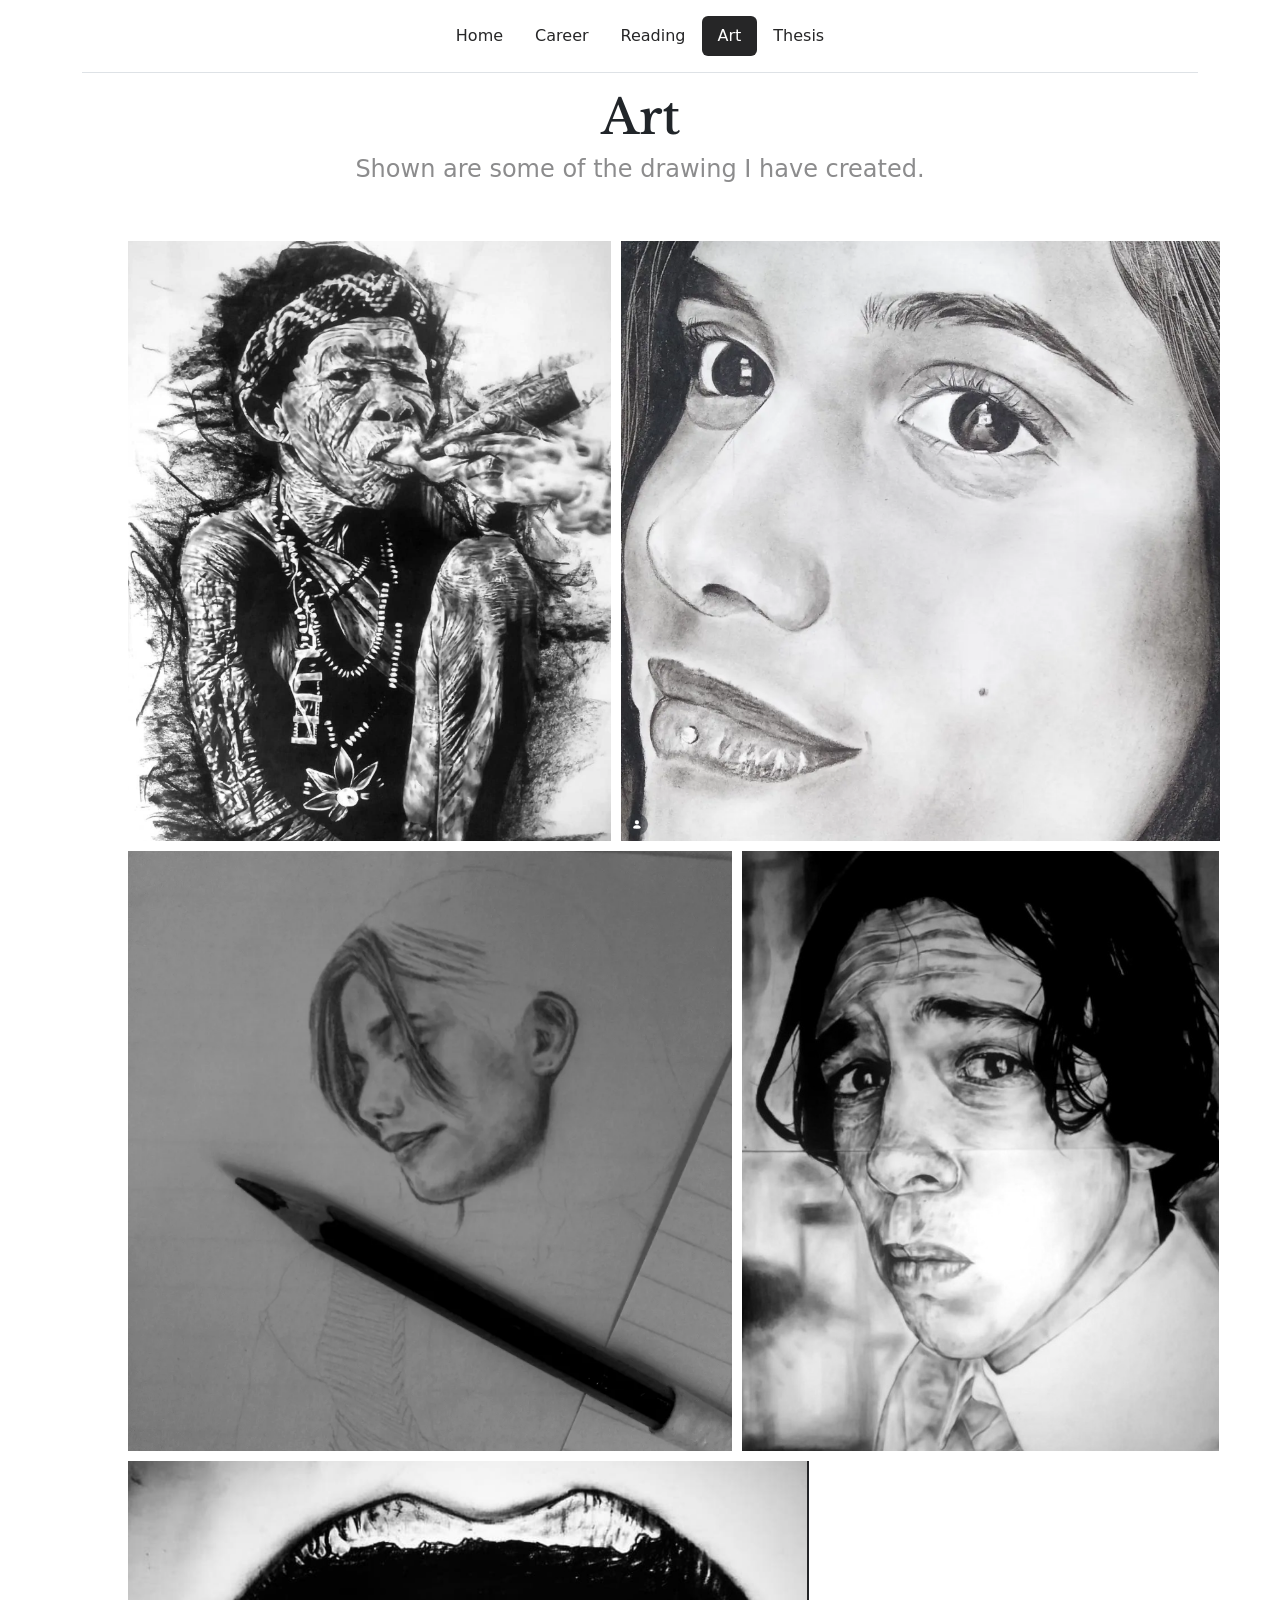
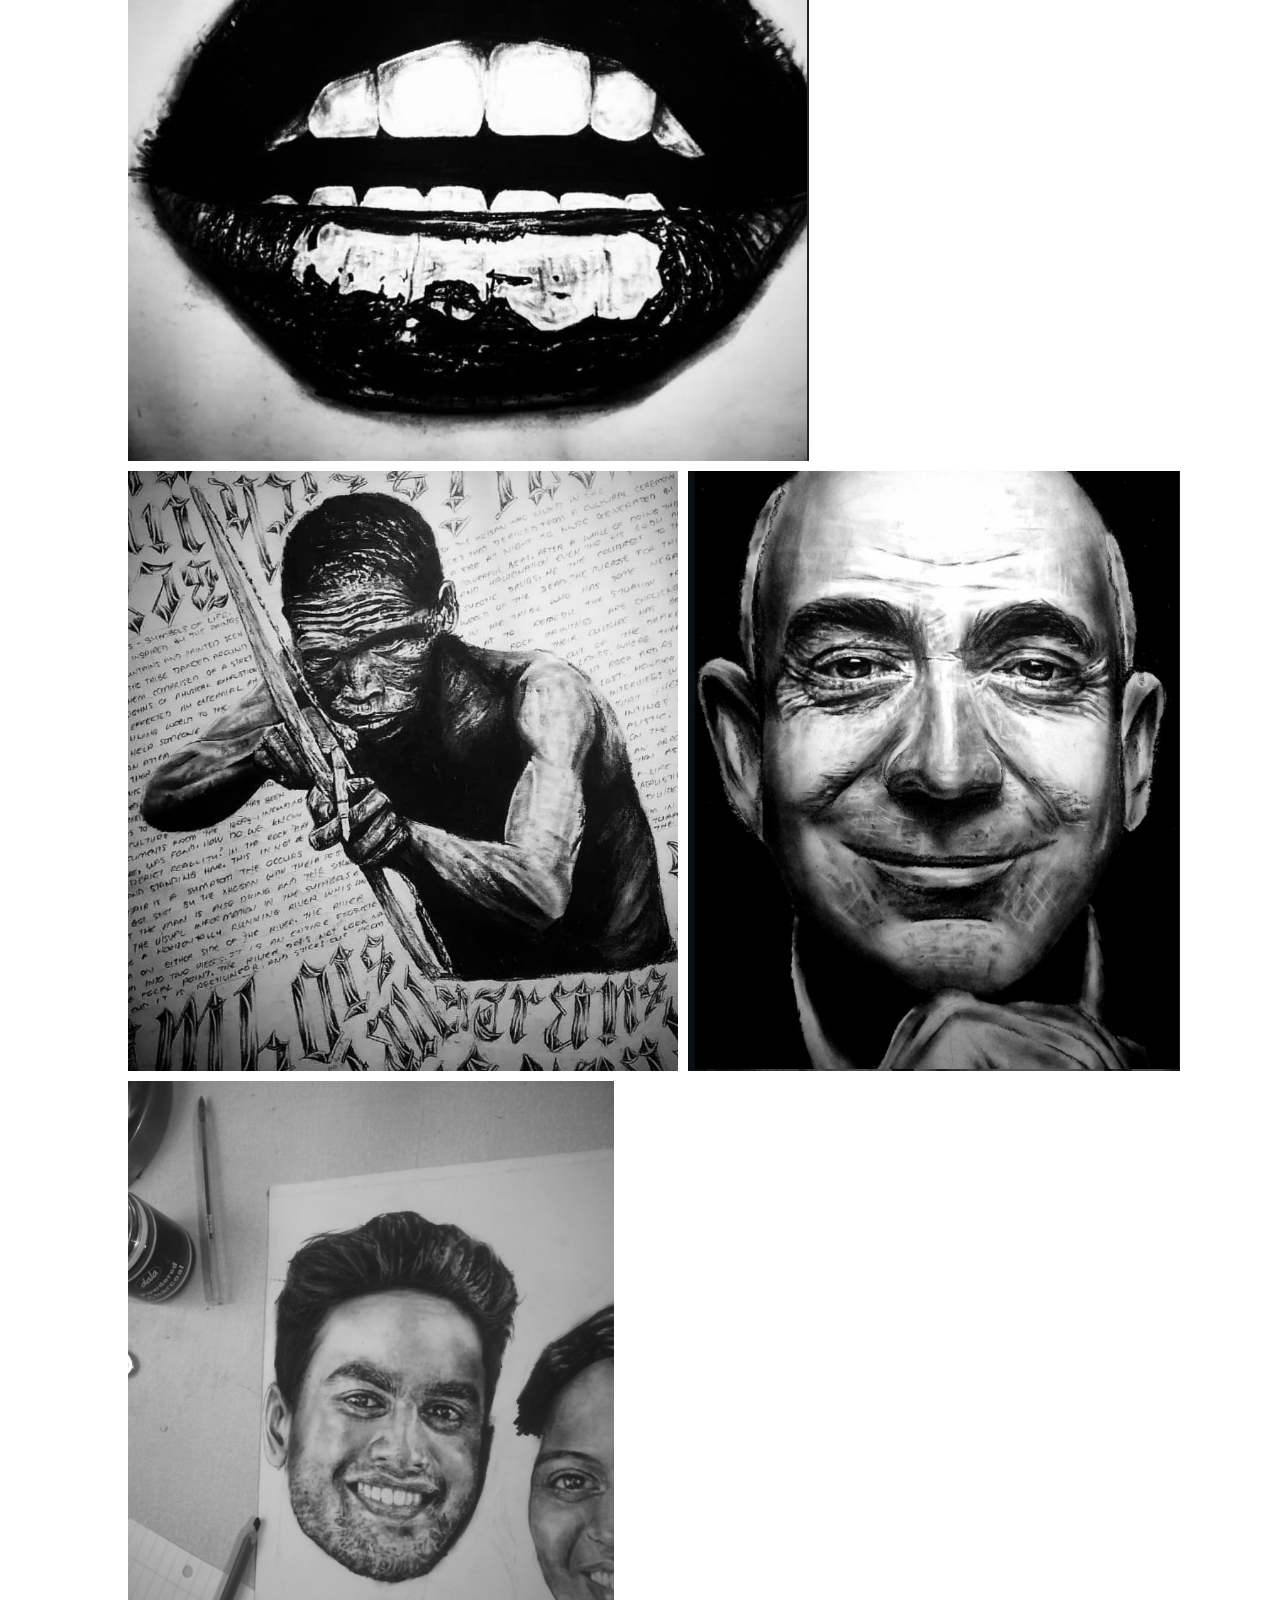
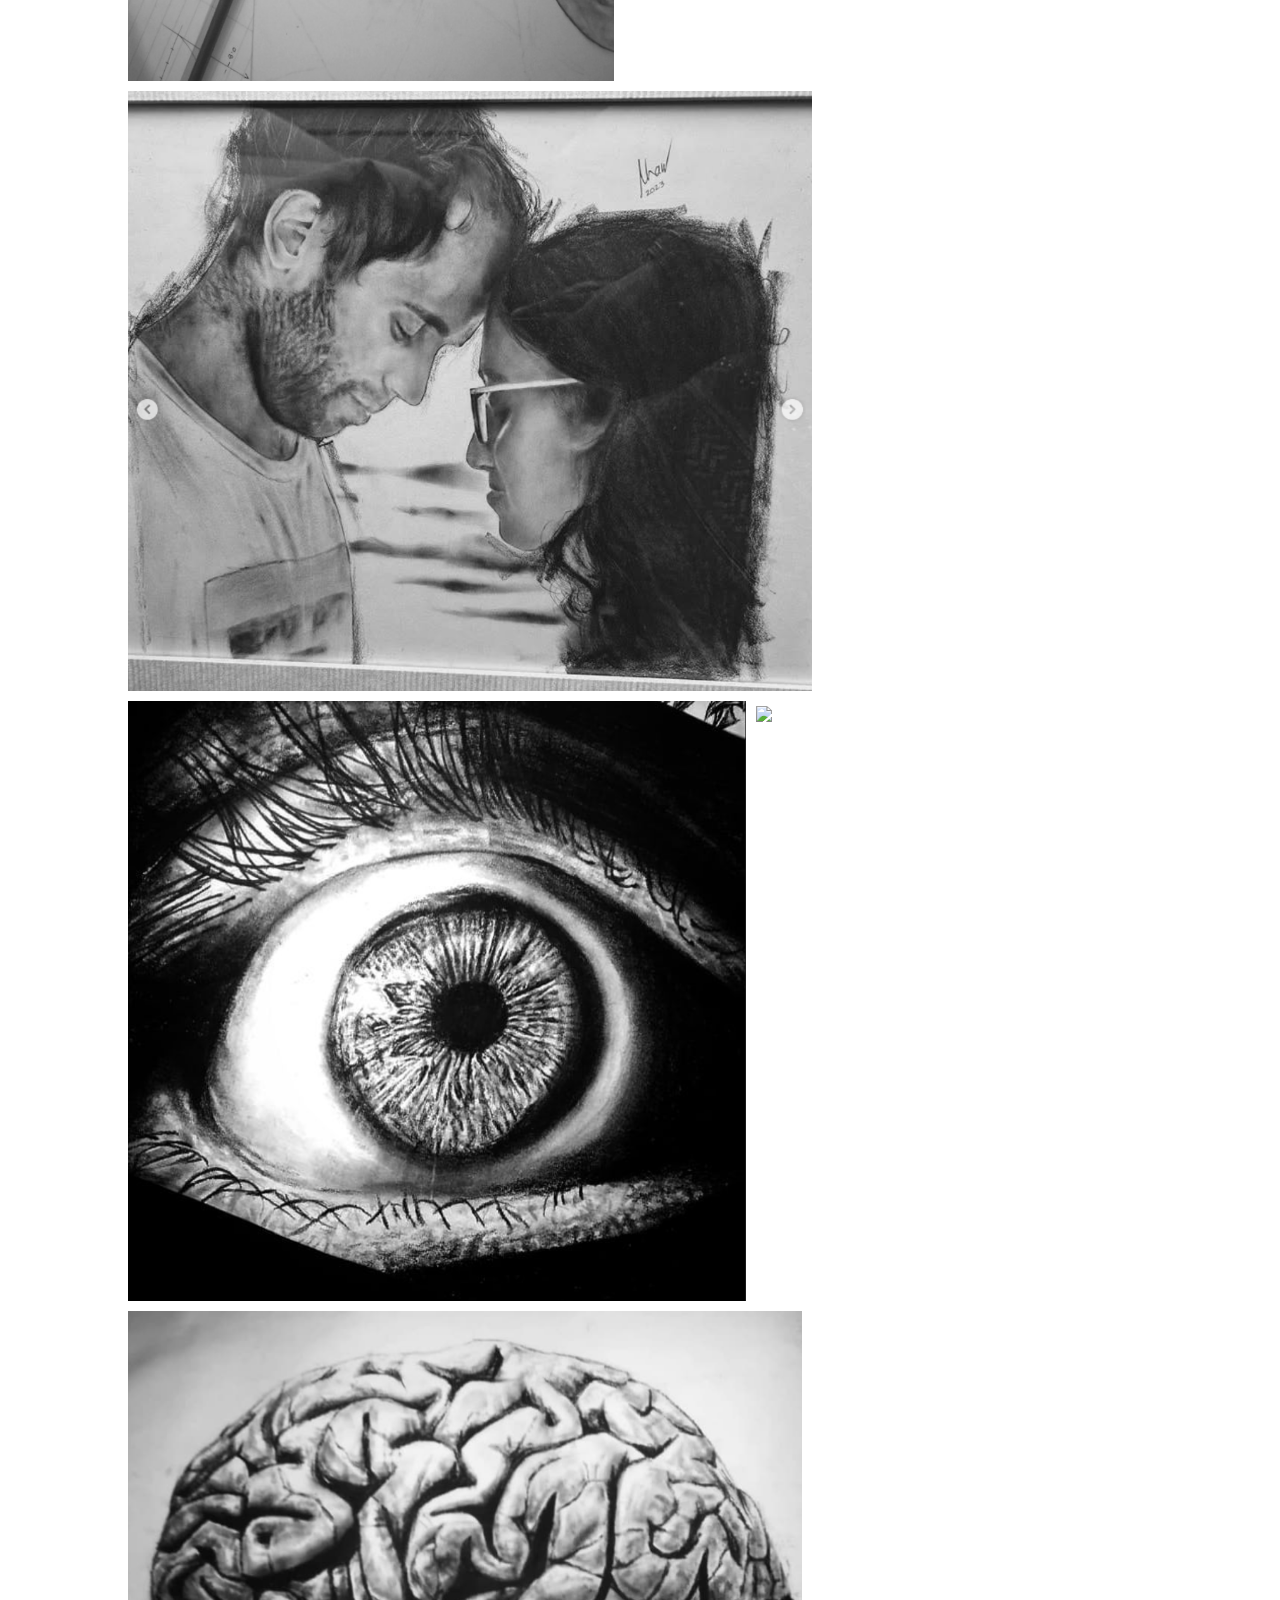
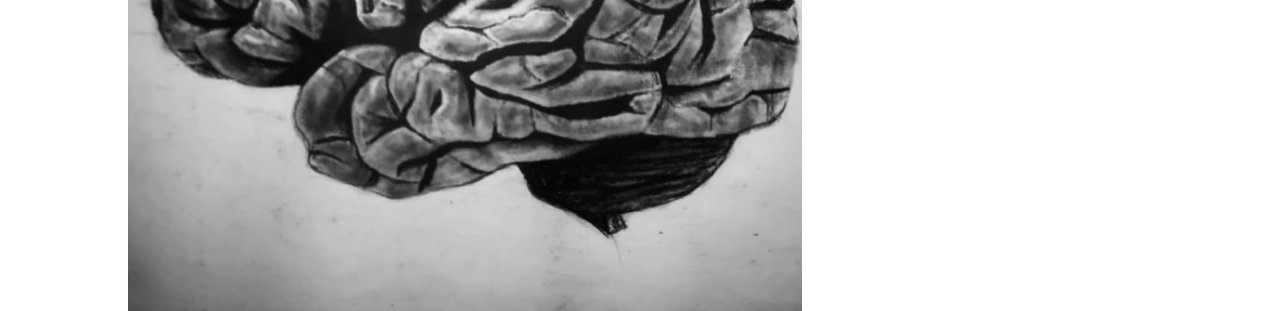
==== art.html @ 6033ab95 "Added thesis page" ====
<!doctype html>
<html lang="en">
  <head>
    <meta charset="UTF-8" />
    <title>Shaw Campbell</title>
    <link
      href="https://cdn.jsdelivr.net/npm/bootstrap@5.3.8/dist/css/bootstrap.min.css"
      rel="stylesheet"
      integrity="sha384-sRIl4kxILFvY47J16cr9ZwB07vP4J8+LH7qKQnuqkuIAvNWLzeN8tE5YBujZqJLB"
      crossorigin="anonymous"
    />
    <link rel="stylesheet" href="./CSS/styles.css" />
    <link rel="preconnect" href="https://fonts.googleapis.com" />
    <link rel="preconnect" href="https://fonts.gstatic.com" crossorigin />
    <link
      href="https://fonts.googleapis.com/css2?family=Libre+Baskerville:ital,wght@0,400..700;1,400..700&display=swap"
      rel="stylesheet"
    />
    <link rel="stylesheet" href="./CSS/art-style.css" />
  </head>

  <body>
    <!-- Header -->
    <section>
      <div class="container">
        <header class="d-flex justify-content-center py-3 border-bottom">
          <ul class="nav nav-pills">
            <li class="nav-item">
              <a href="./index.html" class="nav-link">Home</a>
            </li>
            <li class="nav-item">
              <a href="./career.html" class="nav-link">Career</a>
            </li>
            <li class="nav-item"><a href="./reading.html" class="nav-link">Reading</a></li>
            <li class="nav-item">
              <a
                href="./art.html"
                class="nav-link active"
                aria-current="page"
                >Art</a
              >
            </li>
            <li class="nav-item"><a href="./thesis.html" class="nav-link">Thesis</a></li>
          </ul>
        </header>
      </div>
    </section>

    <section>
      <h1 class="name">Art</h1>
      <h1 class="description">Shown are some of the drawing I have created.</h1>

      <div class="art-container">
        <div><img src="./assets/art-images/Xoisan.png"></div>
        <div><img src="./assets/art-images/Zaian.png"></div>
        <div><img src="./assets/art-images/SmallZaian.png"></div>
        <div><img src="./assets/art-images/Self.png"></div>
        <div><img src="./assets/art-images/mouth.png"></div>
        <div><img src="./assets/art-images/KhoisanMan.png"></div>
        <div><img src="./assets/art-images/Jeff.png"></div>
        <div><img src="./assets/art-images/Jasveer.png"></div>
        <div><img src="./assets/art-images/GettingMarried.png"></div>
        <div><img src="./assets/art-images/eye.png"></div>
        <div><img src="./assets/art-images/dog.png"></div>
        <div><img src="./assets/art-images/Brain.png"></div>
      </div>
                  

    </section>
  </body>
</html>
---- CSS/styles.css ----
/*** Header Styling ***/

.nav-pills .nav-link.active, .nav-pills .show>.nav-link {
    color: var(--bs-nav-pills-link-active-color);
    background-color: #262627;
}

.nav-link{
    color: #262627;
}

.container {
    border-bottom-color: #262627;
    border-bottom-width: 50px;
}

/* *** */

.image-of-me{
    width: 200px;
    height: 200px;
    object-fit: cover;
    border-radius: 50%;
    border: 1px solid rgb(0, 0, 0);
}

.name {
    font-family: "Libre Baskerville", serif;
    padding-top: 1rem;
    font-size: 3rem;
    text-align: center;
}

.description {
    text-align: center;
    font-size: 1.5rem;
    font-weight:350;
    color: #8c8c8d;
}

button {
    border-radius: 10px;
    background-color: white;
    color:#6e6e6e
}

button > * {
    margin-right: 5px;
}



.container-links {
    display:flex;
    justify-content: center;
    gap: 20px;
}

.container-home-art {
    display:flex;
    justify-content: center;
    gap: 20px;
    padding-bottom: 50px;
}

.home-img > *{
    width: 200px;
    height: auto;
    border-color: #262627;
    border-width: 20px;
}

@media (max-width: 1000px) {
    .nav-pills .nav-link.active, .nav-pills .show>.nav-link {
        color: var(--bs-nav-pills-link-active-color);
        background-color: #262627;
        font-size: 2.5rem;
    }

    .nav-link{
        color: #262627;
        font-size: 2.5rem;
    }

    .container {
        border-bottom-color: #262627;
        border-bottom-width: 50px;
    }

    .image-of-me{
    width: 300px;
    height: 300px;
    object-fit: cover;
    border-radius: 50%;
    border: 1px solid rgb(0, 0, 0);
        }

    .name {
        font-family: "Libre Baskerville", serif;
        padding-top: 1rem;
        font-size: 5rem;
        text-align: center;
    }

    .description {
        text-align: center;
        font-size: 4rem;
        font-weight: 190;
        color: #6c6c6c;
    }

    button {
        background-color: white;
        color:#6e6e6e;
        font-size: 50px;
    }

    button > * {
        margin-right: 5px;
        height: 50px;
    }

    .container-links {
        display:flex;
        justify-content: center;
        gap: 20px;
    }

    .container-home-art {
        display:flex;
        justify-content: center;
        gap: 20px;
        padding-bottom: 50px;
    }

    .home-img > *{
        width: 400px;
        height: auto;
        border-color: #262627;
        border-width: 20px;
        border-radius: 50px !important;
    }
}
---- CSS/art-style.css ----
/*** Header Styling ***/

.nav-pills .nav-link.active, .nav-pills .show>.nav-link {
    color: var(--bs-nav-pills-link-active-color);
    background-color: #262627;
}

.nav-link{
    color: #262627;
}

.container {
    border-bottom-color: #262627;
    border-bottom-width: 50px;
}

/* *** */

img {
    height: 600px;
}

.art-container {
    width: 90%;
    padding-top: 50px;
    margin-left: 10%;
    display: flex;
    flex-wrap: wrap;
    justify-content: left;
    gap: 10px;
}

.description {
    text-align: center;
    font-size: 1.5rem;
    font-weight:350;
    color: #8c8c8d;
}
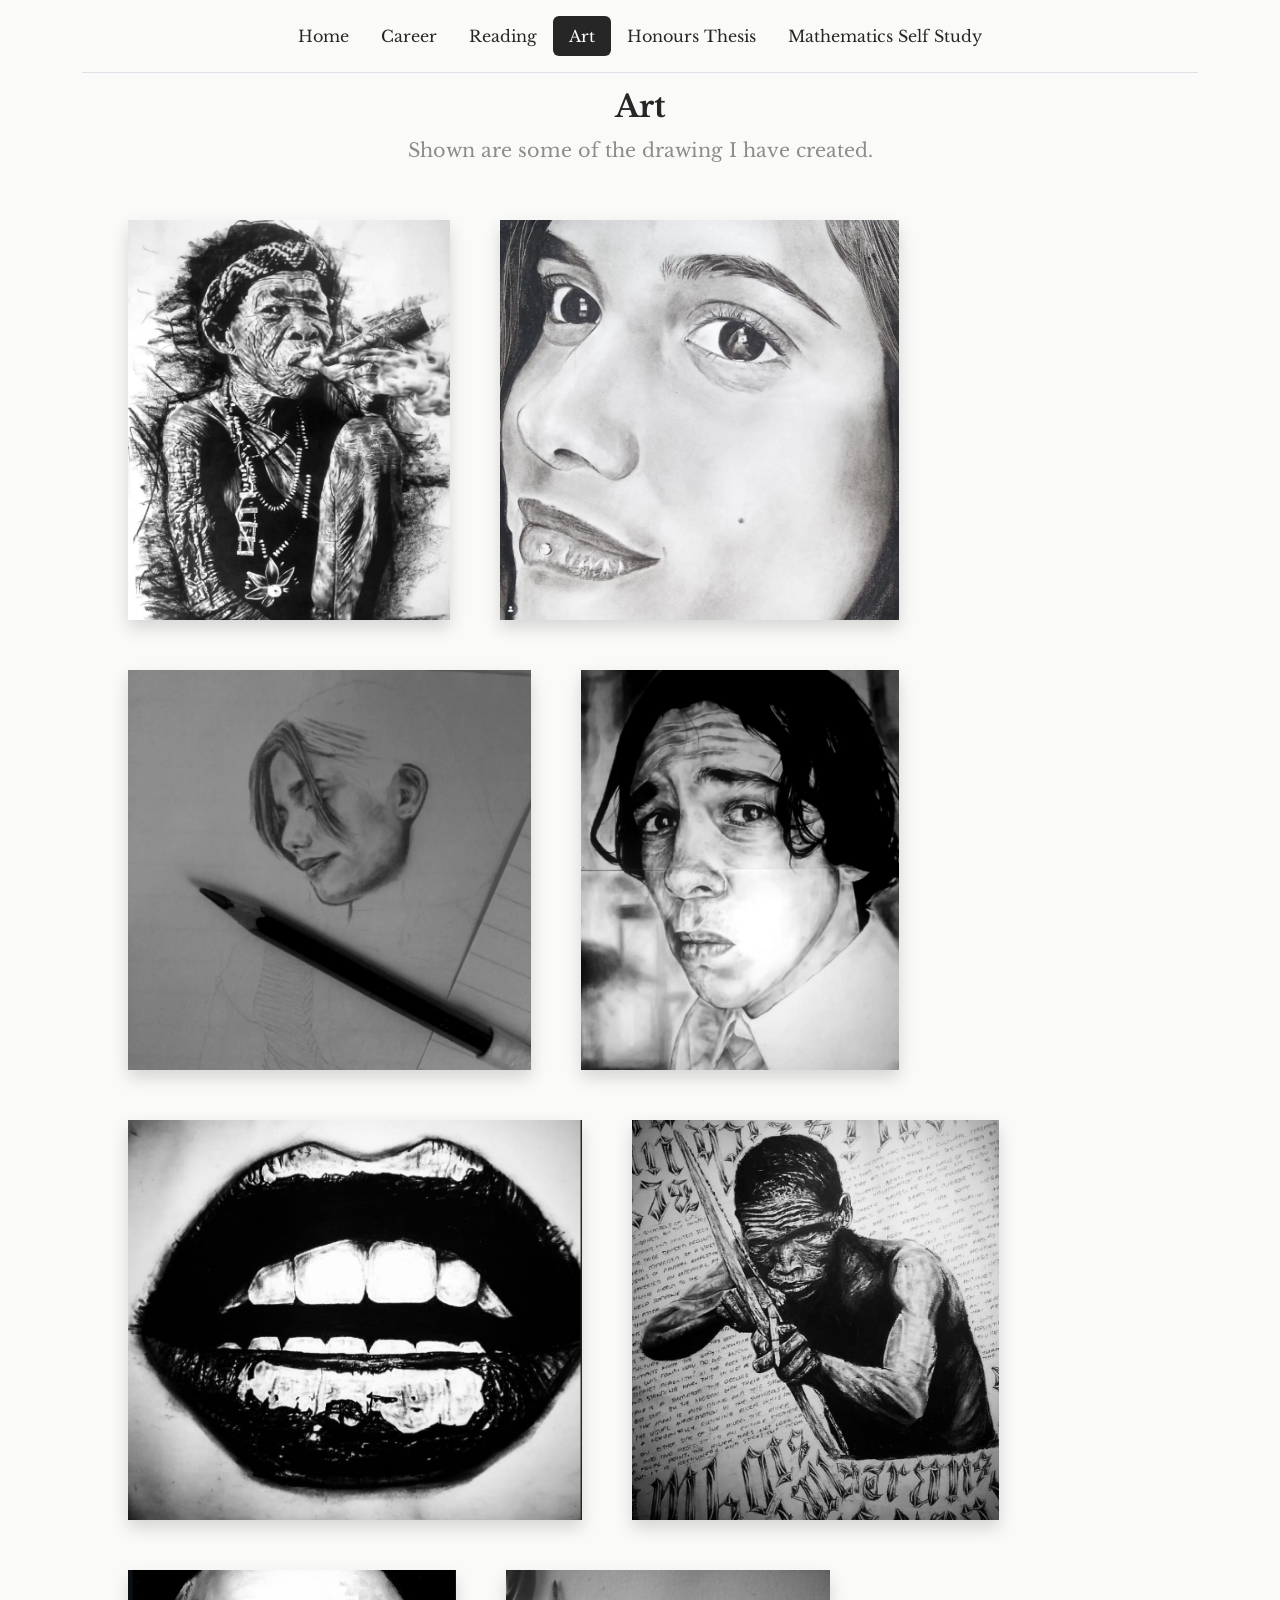
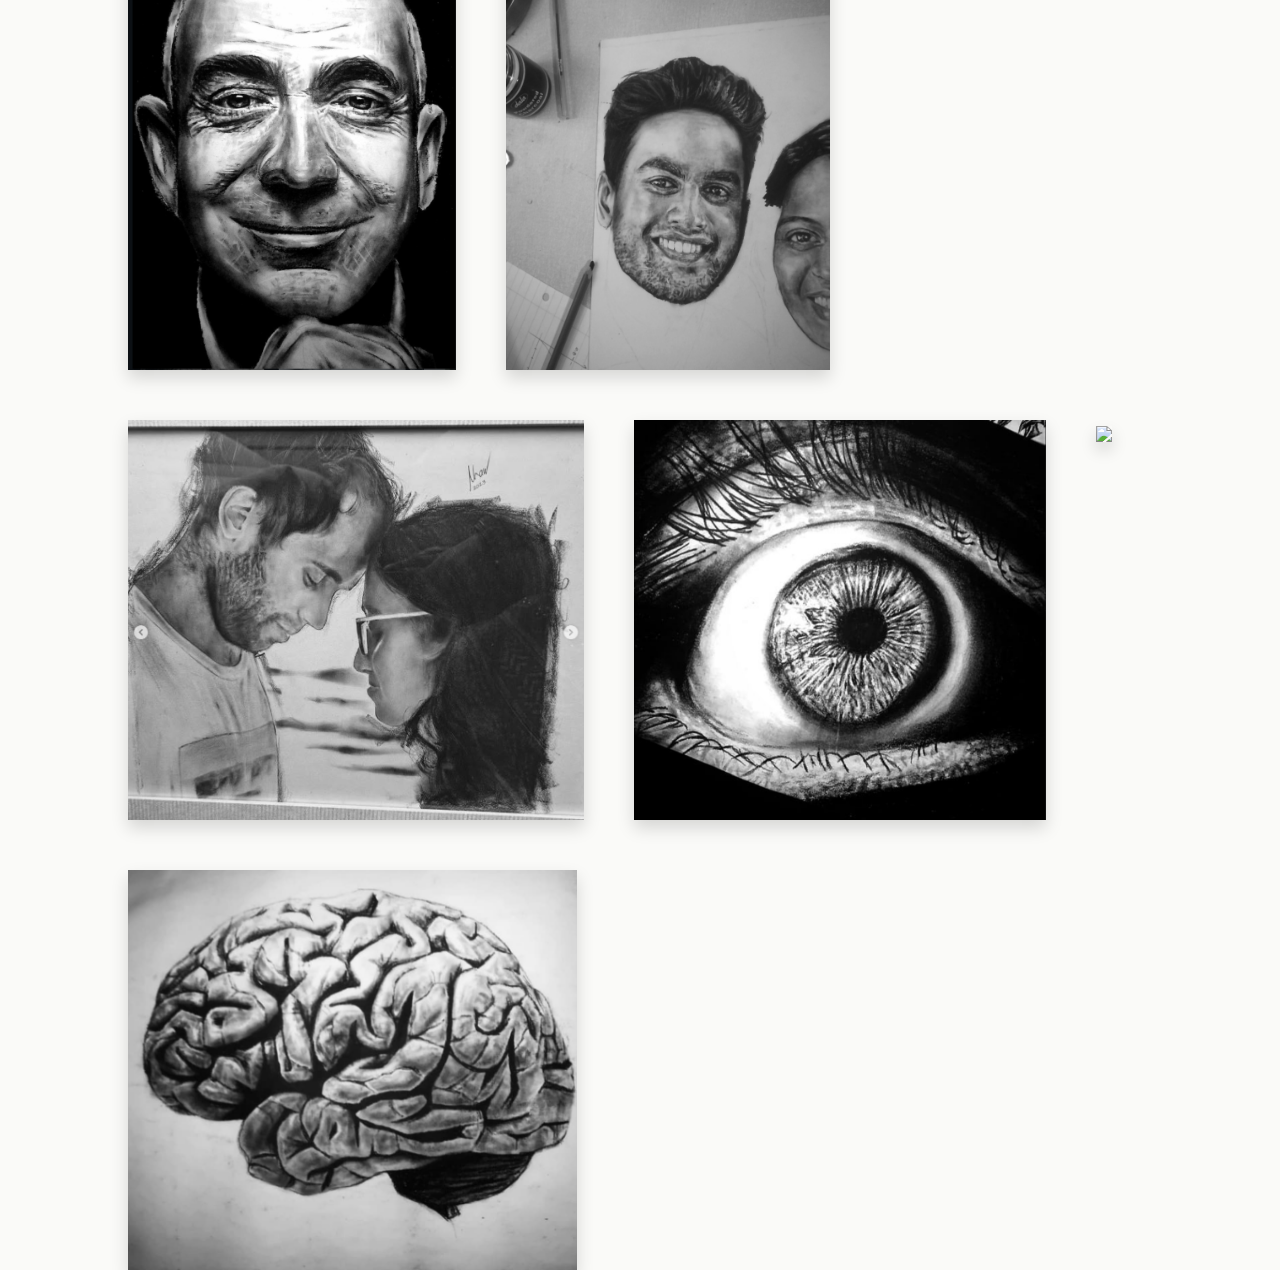
==== commit 1b58f45e: "added self study section" ====
--- a/art.html
+++ b/art.html
@@ -31,16 +31,22 @@
             <li class="nav-item">
               <a href="./career.html" class="nav-link">Career</a>
             </li>
-            <li class="nav-item"><a href="./reading.html" class="nav-link">Reading</a></li>
             <li class="nav-item">
-              <a
-                href="./art.html"
-                class="nav-link active"
-                aria-current="page"
+              <a href="./reading.html" class="nav-link">Reading</a>
+            </li>
+            <li class="nav-item">
+              <a href="./art.html" class="nav-link active" aria-current="page"
                 >Art</a
               >
             </li>
-            <li class="nav-item"><a href="./thesis.html" class="nav-link">Thesis</a></li>
+            <li class="nav-item">
+              <a href="./thesis.html" class="nav-link">Honours Thesis</a>
+            </li>
+            <li class="nav-item">
+              <a href="./mathematics.html" class="nav-link"
+                >Mathematics Self Study</a
+              >
+            </li>
           </ul>
         </header>
       </div>
@@ -50,22 +56,20 @@
       <h1 class="name">Art</h1>
       <h1 class="description">Shown are some of the drawing I have created.</h1>
 
-      <div class="art-container">
-        <div><img src="./assets/art-images/Xoisan.png"></div>
-        <div><img src="./assets/art-images/Zaian.png"></div>
-        <div><img src="./assets/art-images/SmallZaian.png"></div>
-        <div><img src="./assets/art-images/Self.png"></div>
-        <div><img src="./assets/art-images/mouth.png"></div>
-        <div><img src="./assets/art-images/KhoisanMan.png"></div>
-        <div><img src="./assets/art-images/Jeff.png"></div>
-        <div><img src="./assets/art-images/Jasveer.png"></div>
-        <div><img src="./assets/art-images/GettingMarried.png"></div>
-        <div><img src="./assets/art-images/eye.png"></div>
-        <div><img src="./assets/art-images/dog.png"></div>
-        <div><img src="./assets/art-images/Brain.png"></div>
+      <div class="art-container ">
+        <div><img class = "shadow" src="./assets/art-images/Xoisan.png" /></div>
+        <div><img class = "shadow" src="./assets/art-images/Zaian.png" /></div>
+        <div><img class = "shadow" src="./assets/art-images/SmallZaian.png" /></div>
+        <div><img class = "shadow" src="./assets/art-images/Self.png" /></div>
+        <div><img class = "shadow" src="./assets/art-images/mouth.png" /></div>
+        <div><img class = "shadow" src="./assets/art-images/KhoisanMan.png" /></div>
+        <div><img class = "shadow" src="./assets/art-images/Jeff.png" /></div>
+        <div><img class = "shadow" src="./assets/art-images/Jasveer.png" /></div>
+        <div><img class = "shadow" src="./assets/art-images/GettingMarried.png" /></div>
+        <div><img class = "shadow" src="./assets/art-images/eye.png" /></div>
+        <div><img class = "shadow" src="./assets/art-images/dog.png" /></div>
+        <div><img class = "shadow" src="./assets/art-images/Brain.png" /></div>
       </div>
-                  
-
     </section>
   </body>
 </html>
--- a/CSS/styles.css
+++ b/CSS/styles.css
@@ -3,6 +3,10 @@
 .nav-pills .nav-link.active, .nav-pills .show>.nav-link {
     color: var(--bs-nav-pills-link-active-color);
     background-color: #262627;
+}
+
+body {
+    background-color: #fafaf8;
 }
 
 .nav-link{
@@ -33,7 +37,7 @@
 
 .description {
     text-align: center;
-    font-size: 1.5rem;
+    font-size: 1.2rem;
     font-weight:350;
     color: #8c8c8d;
 }
@@ -68,6 +72,27 @@
     height: auto;
     border-color: #262627;
     border-width: 20px;
+}
+
+p {
+font-size: 1.02rem;
+color: #555;
+line-height: 1.8;
+font-style: italic;
+}
+
+.name {
+        font-size: 1.9rem;
+        font-weight: 700;
+        letter-spacing: -0.02em;
+        margin-bottom: 0.85rem;
+        text-align: center;
+}
+
+body {
+font-family: "Libre Baskerville", serif;
+background-color: #fafaf8;
+color: #262627;
 }
 
 @media (max-width: 1000px) {
@@ -140,4 +165,5 @@
         border-width: 20px;
         border-radius: 50px !important;
     }
-}+}
+
--- a/CSS/art-style.css
+++ b/CSS/art-style.css
@@ -17,8 +17,13 @@
 /* *** */
 
 img {
-    height: 600px;
+    height: 400px;
 }
+
+body {
+    background-color: #fafaf8;
+}
+
 
 .art-container {
     width: 90%;
@@ -27,12 +32,6 @@
     display: flex;
     flex-wrap: wrap;
     justify-content: left;
-    gap: 10px;
+    gap: 50px;
 }
 
-.description {
-    text-align: center;
-    font-size: 1.5rem;
-    font-weight:350;
-    color: #8c8c8d;
-}
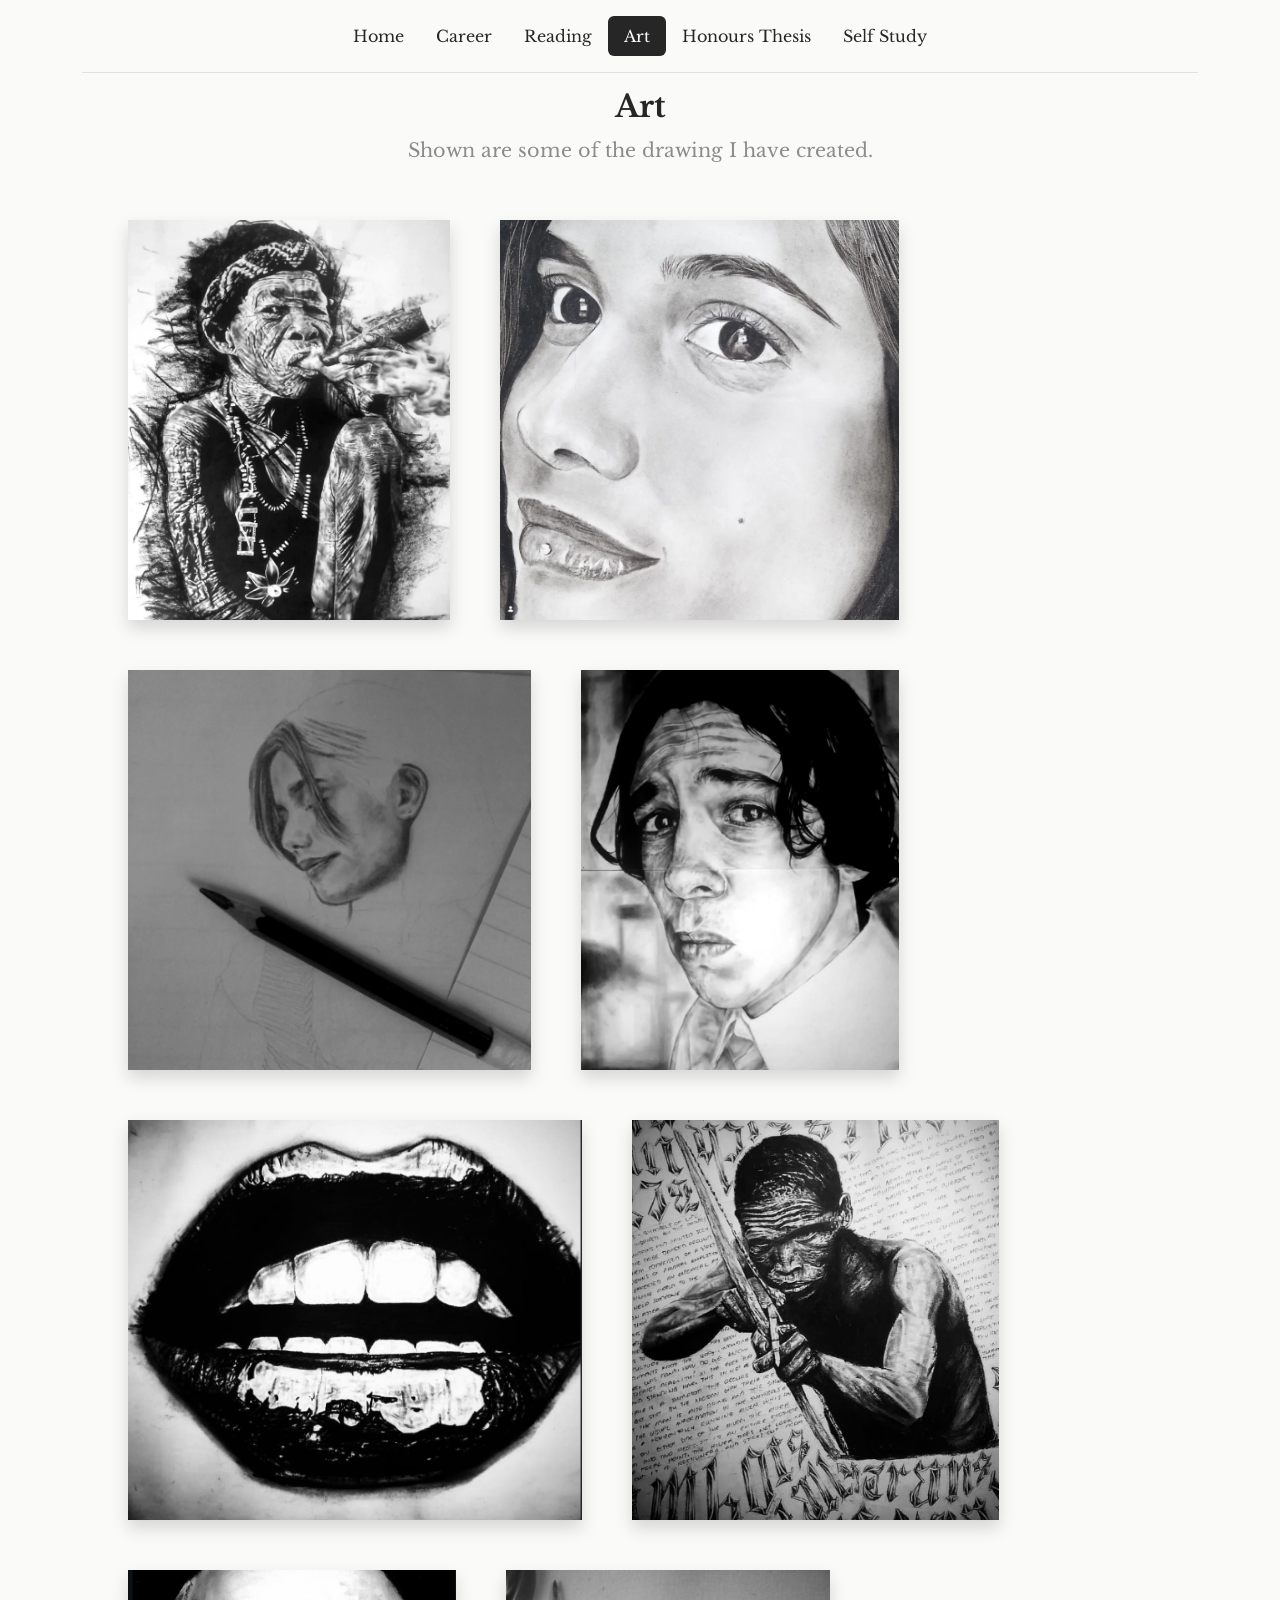
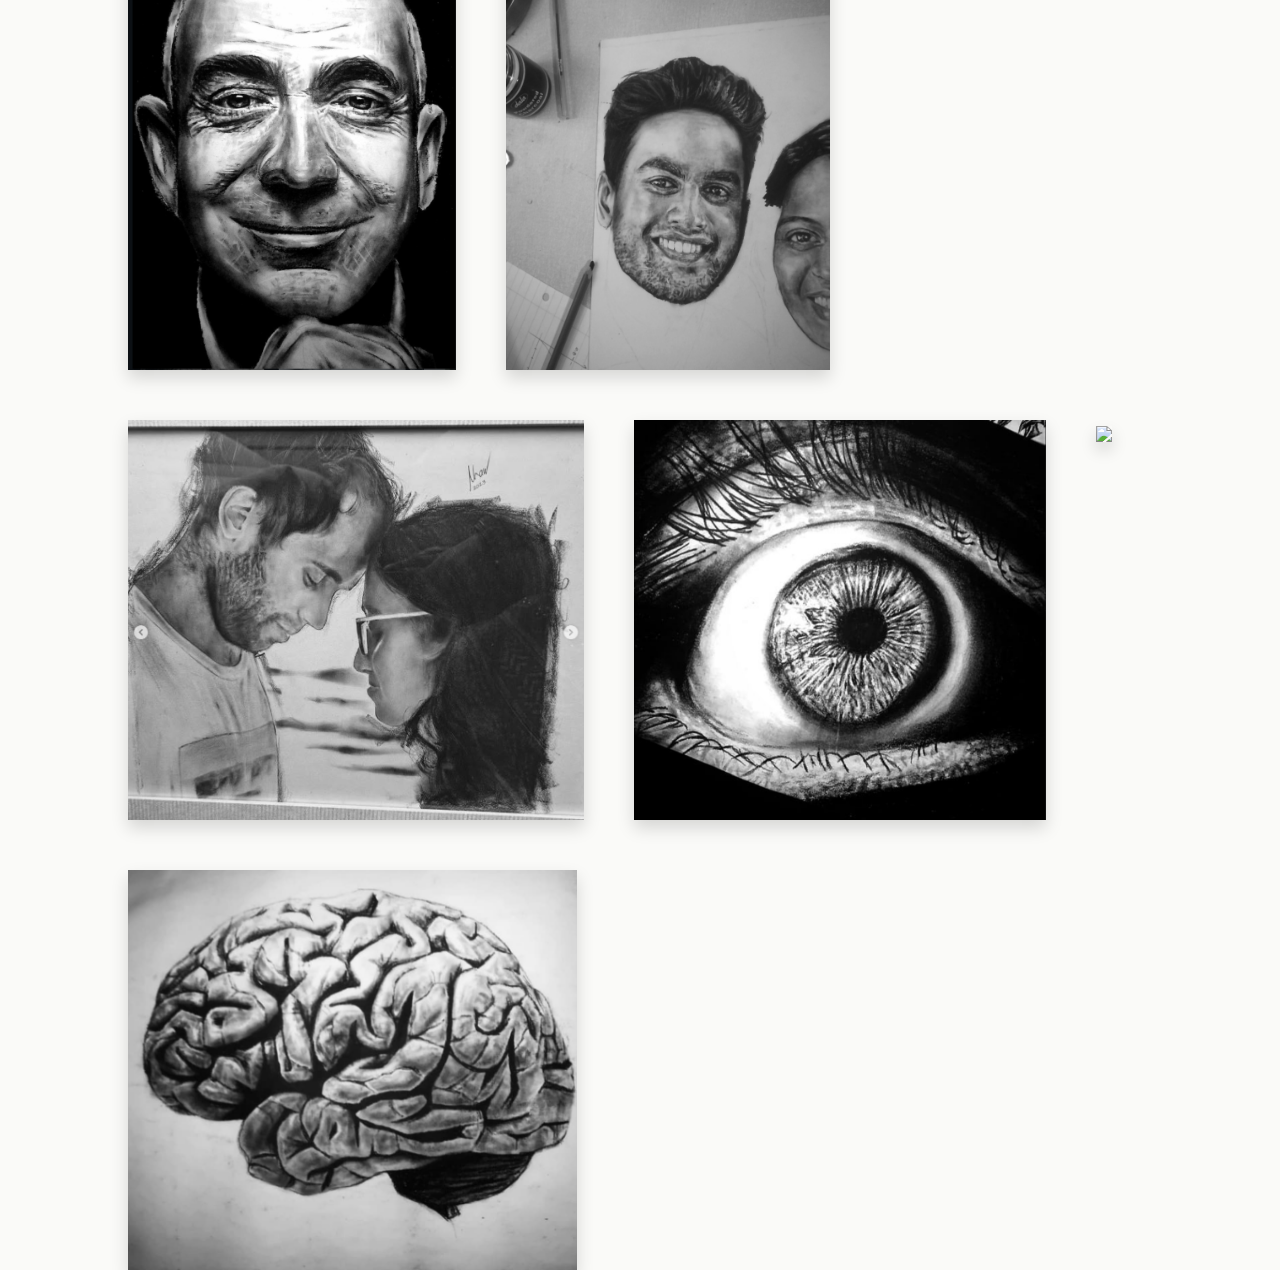
==== commit 35da91fe: "updated nav bar" ====
--- a/art.html
+++ b/art.html
@@ -44,7 +44,7 @@
             </li>
             <li class="nav-item">
               <a href="./mathematics.html" class="nav-link"
-                >Mathematics Self Study</a
+                >Self Study</a
               >
             </li>
           </ul>
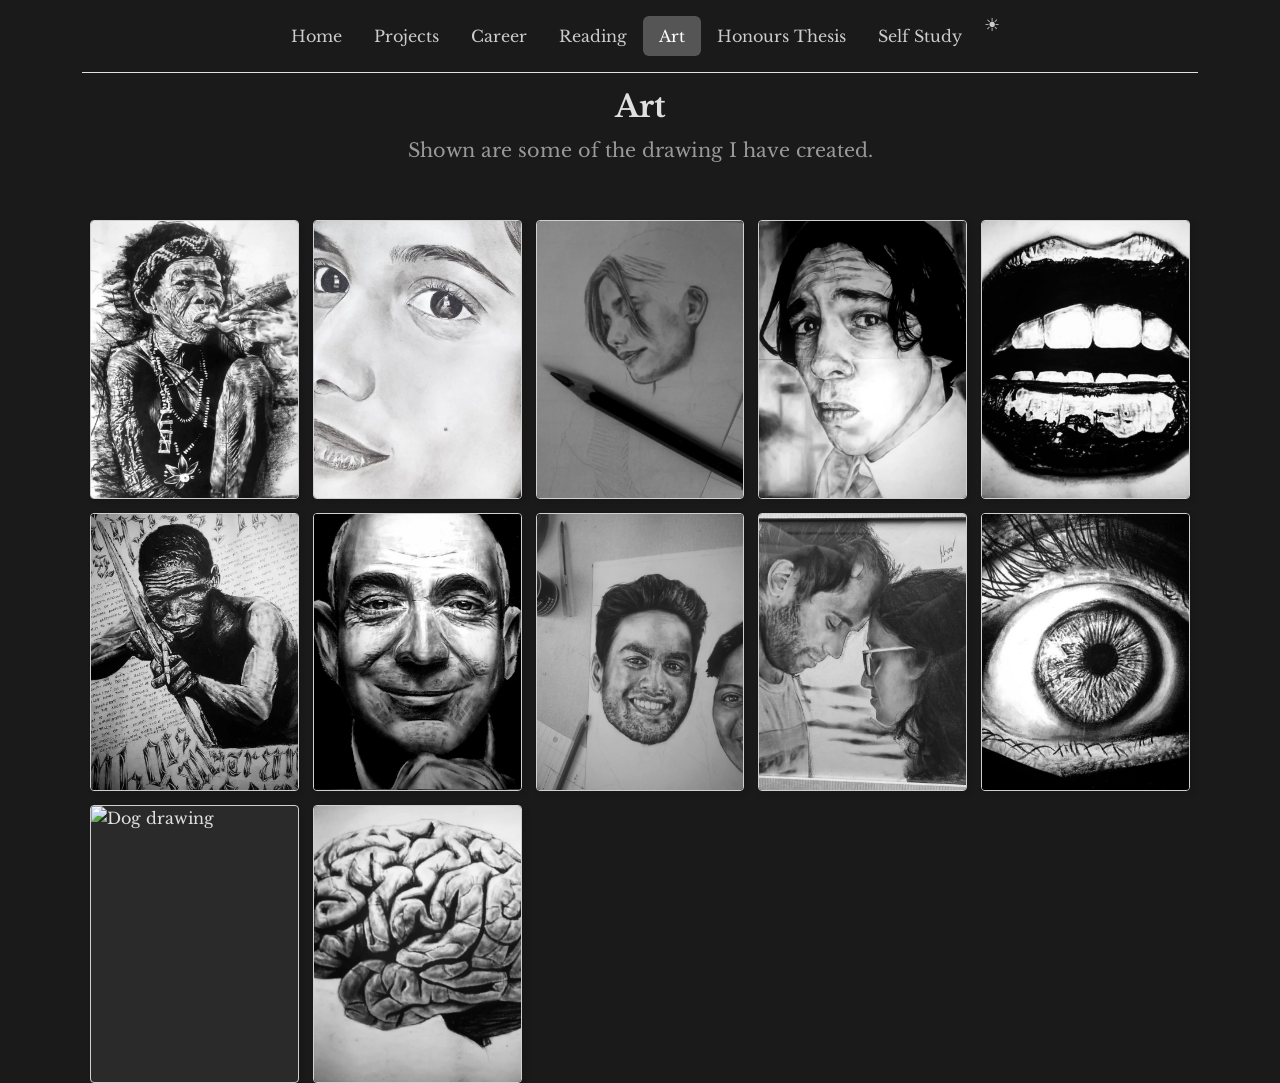
==== commit f4a206ff: "wip" ====
--- a/art.html
+++ b/art.html
@@ -29,23 +29,25 @@
               <a href="./index.html" class="nav-link">Home</a>
             </li>
             <li class="nav-item">
+              <a href="./projects.html" class="nav-link">Projects</a>
+            </li>
+            <li class="nav-item">
               <a href="./career.html" class="nav-link">Career</a>
             </li>
             <li class="nav-item">
               <a href="./reading.html" class="nav-link">Reading</a>
             </li>
             <li class="nav-item">
-              <a href="./art.html" class="nav-link active" aria-current="page"
-                >Art</a
-              >
+              <a href="./art.html" class="nav-link active" aria-current="page">Art</a>
             </li>
             <li class="nav-item">
               <a href="./thesis.html" class="nav-link">Honours Thesis</a>
             </li>
             <li class="nav-item">
-              <a href="./mathematics.html" class="nav-link"
-                >Self Study</a
-              >
+              <a href="./mathematics.html" class="nav-link">Self Study</a>
+            </li>
+            <li class="nav-item">
+              <button class="theme-toggle-nav" onclick="toggleTheme()" aria-label="Toggle dark mode"></button>
             </li>
           </ul>
         </header>
@@ -56,20 +58,41 @@
       <h1 class="name">Art</h1>
       <h1 class="description">Shown are some of the drawing I have created.</h1>
 
-      <div class="art-container ">
-        <div><img class = "shadow" src="./assets/art-images/Xoisan.png" /></div>
-        <div><img class = "shadow" src="./assets/art-images/Zaian.png" /></div>
-        <div><img class = "shadow" src="./assets/art-images/SmallZaian.png" /></div>
-        <div><img class = "shadow" src="./assets/art-images/Self.png" /></div>
-        <div><img class = "shadow" src="./assets/art-images/mouth.png" /></div>
-        <div><img class = "shadow" src="./assets/art-images/KhoisanMan.png" /></div>
-        <div><img class = "shadow" src="./assets/art-images/Jeff.png" /></div>
-        <div><img class = "shadow" src="./assets/art-images/Jasveer.png" /></div>
-        <div><img class = "shadow" src="./assets/art-images/GettingMarried.png" /></div>
-        <div><img class = "shadow" src="./assets/art-images/eye.png" /></div>
-        <div><img class = "shadow" src="./assets/art-images/dog.png" /></div>
-        <div><img class = "shadow" src="./assets/art-images/Brain.png" /></div>
+      <div class="art-container">
+        <div><img class="shadow" src="./assets/art-images/Xoisan.png" alt="Xoisan drawing" /></div>
+        <div><img class="shadow" src="./assets/art-images/Zaian.png" alt="Zaian drawing" /></div>
+        <div><img class="shadow" src="./assets/art-images/SmallZaian.png" alt="Small Zaian drawing" /></div>
+        <div><img class="shadow" src="./assets/art-images/Self.png" alt="Self portrait drawing" /></div>
+        <div><img class="shadow" src="./assets/art-images/mouth.png" alt="Mouth drawing" /></div>
+        <div><img class="shadow" src="./assets/art-images/KhoisanMan.png" alt="Khoisan man drawing" /></div>
+        <div><img class="shadow" src="./assets/art-images/Jeff.png" alt="Jeff drawing" /></div>
+        <div><img class="shadow" src="./assets/art-images/Jasveer.png" alt="Jasveer drawing" /></div>
+        <div><img class="shadow" src="./assets/art-images/GettingMarried.png" alt="Getting married drawing" /></div>
+        <div><img class="shadow" src="./assets/art-images/eye.png" alt="Eye drawing" /></div>
+        <div><img class="shadow" src="./assets/art-images/dog.png" alt="Dog drawing" /></div>
+        <div><img class="shadow" src="./assets/art-images/Brain.png" alt="Brain drawing" /></div>
       </div>
     </section>
+
+    <script>
+      (function() {
+        const stored = localStorage.getItem("theme");
+        if (stored !== "light") {
+          document.documentElement.setAttribute("data-theme", "dark");
+          if (!stored) localStorage.setItem("theme", "dark");
+        }
+      })();
+
+      function toggleTheme() {
+        const html = document.documentElement;
+        if (html.getAttribute("data-theme") === "dark") {
+          html.removeAttribute("data-theme");
+          localStorage.setItem("theme", "light");
+        } else {
+          html.setAttribute("data-theme", "dark");
+          localStorage.setItem("theme", "dark");
+        }
+      }
+    </script>
   </body>
 </html>
--- a/CSS/styles.css
+++ b/CSS/styles.css
@@ -1,67 +1,204 @@
-/*** Header Styling ***/
+:root {
+    --bg: #fafaf8;
+    --text: #262627;
+    --text-muted: #8c8c8d;
+    --text-light: #555;
+    --border: #d8d8d3;
+    --border-light: #e4e4e0;
+    --card-bg: #ffffff;
+    --nav-active-bg: #262627;
+    --nav-link: #262627;
+    --btn-bg: #ffffff;
+    --btn-text: #6e6e6e;
+    --btn-border: #d8d8d3;
+    --btn-hover-bg: #262627;
+    --btn-hover-text: #ffffff;
+    --overlay: rgba(0, 0, 0, 0.35);
+    --toggle-color: #262627;
+}
+
+[data-theme="dark"] {
+    --bg: #1a1a1a;
+    --text: #e0e0e0;
+    --text-muted: #999;
+    --text-light: #bbb;
+    --border: #444;
+    --border-light: #333;
+    --card-bg: #2a2a2a;
+    --nav-active-bg: #555;
+    --nav-link: #ccc;
+    --btn-bg: #333;
+    --btn-text: #ccc;
+    --btn-border: #555;
+    --btn-hover-bg: #555;
+    --btn-hover-text: #ffffff;
+    --overlay: rgba(0, 0, 0, 0.5);
+    --toggle-color: #e0e0e0;
+}
 
 .nav-pills .nav-link.active, .nav-pills .show>.nav-link {
     color: var(--bs-nav-pills-link-active-color);
-    background-color: #262627;
+    background-color: var(--nav-active-bg);
 }
 
 body {
-    background-color: #fafaf8;
+    background-color: var(--bg);
+    color: var(--text);
+    font-family: "Libre Baskerville", serif;
 }
 
 .nav-link{
-    color: #262627;
+    color: var(--nav-link);
 }
 
 .container {
-    border-bottom-color: #262627;
+    border-bottom-color: var(--text);
     border-bottom-width: 50px;
 }
 
-/* *** */
+.theme-toggle {
+    background: none;
+    border: none;
+    cursor: pointer;
+    font-size: 1.2rem;
+    padding: 0 4px;
+    color: var(--toggle-color);
+    line-height: 1;
+    display: flex;
+    align-items: center;
+}
+
+.theme-toggle:hover {
+    background: none;
+    color: var(--toggle-color);
+    transform: none;
+    box-shadow: none;
+}
 
 .image-of-me{
     width: 200px;
     height: 200px;
     object-fit: cover;
     border-radius: 50%;
-    border: 1px solid rgb(0, 0, 0);
+    border: 1px solid var(--text);
 }
 
 .name {
     font-family: "Libre Baskerville", serif;
     padding-top: 1rem;
-    font-size: 3rem;
+    font-size: 1.9rem;
+    font-weight: 700;
+    letter-spacing: -0.02em;
+    margin-bottom: 0.85rem;
     text-align: center;
 }
 
 .description {
     text-align: center;
     font-size: 1.2rem;
-    font-weight:350;
-    color: #8c8c8d;
+    font-weight: 350;
+    color: var(--text-muted);
 }
 
 button {
     border-radius: 10px;
-    background-color: white;
-    color:#6e6e6e
+    background-color: var(--btn-bg);
+    color: var(--btn-text);
+    border: 1.5px solid var(--btn-border);
+    padding: 8px 18px;
+    font-family: "Libre Baskerville", serif;
+    font-size: 0.95rem;
+    cursor: pointer;
+    transition: all 0.2s ease;
+}
+
+button:hover {
+    background-color: var(--btn-hover-bg);
+    color: var(--btn-hover-text);
+    border-color: var(--btn-hover-bg);
+    transform: translateY(-2px);
+    box-shadow: 0 4px 12px rgba(0, 0, 0, 0.15);
 }
 
 button > * {
     margin-right: 5px;
-}
-
-
+    vertical-align: middle;
+}
 
 .container-links {
-    display:flex;
+    display: flex;
     justify-content: center;
     gap: 20px;
+    flex-wrap: wrap;
+}
+
+.nav-tiles {
+    display: flex;
+    justify-content: center;
+    gap: 16px;
+    margin: 40px auto 30px;
+    flex-wrap: wrap;
+}
+
+.nav-tile {
+    display: flex;
+    flex-direction: column;
+    align-items: center;
+    justify-content: center;
+    width: 130px;
+    height: 130px;
+    border-radius: 18px;
+    text-decoration: none;
+    color: #fff;
+    font-size: 0.8rem;
+    font-weight: 600;
+    letter-spacing: 0.04em;
+    text-shadow: 0 1px 6px rgba(0,0,0,0.3);
+    transition: all 0.25s ease;
+    overflow: hidden;
+    position: relative;
+    border: 1px solid rgba(255, 255, 255, 0.25);
+}
+
+.nav-tile img {
+    position: absolute;
+    inset: 0;
+    width: 100%;
+    height: 100%;
+    object-fit: cover;
+    display: block;
+    z-index: 0;
+}
+
+.nav-tile::after {
+    content: "";
+    position: absolute;
+    inset: 0;
+    background: var(--overlay);
+    border-radius: 18px;
+    z-index: 1;
+    pointer-events: none;
+    transition: background 0.25s ease;
+}
+
+.nav-tile span {
+    position: relative;
+    z-index: 2;
+    line-height: 1.2;
+    text-align: center;
+}
+
+.nav-tile:hover {
+    transform: translateY(-4px);
+    box-shadow: 0 12px 32px rgba(0, 0, 0, 0.2);
+}
+
+.nav-tile:hover::after {
+    background: rgba(0, 0, 0, 0.2);
 }
 
 .container-home-art {
-    display:flex;
+    display: flex;
     justify-content: center;
     gap: 20px;
     padding-bottom: 50px;
@@ -70,55 +207,41 @@
 .home-img > *{
     width: 200px;
     height: auto;
-    border-color: #262627;
+    border-color: var(--text);
     border-width: 20px;
 }
 
 p {
-font-size: 1.02rem;
-color: #555;
-line-height: 1.8;
-font-style: italic;
-}
-
-.name {
-        font-size: 1.9rem;
-        font-weight: 700;
-        letter-spacing: -0.02em;
-        margin-bottom: 0.85rem;
-        text-align: center;
-}
-
-body {
-font-family: "Libre Baskerville", serif;
-background-color: #fafaf8;
-color: #262627;
+    font-size: 1.02rem;
+    color: var(--text-light);
+    line-height: 1.8;
+    font-style: italic;
 }
 
 @media (max-width: 1000px) {
     .nav-pills .nav-link.active, .nav-pills .show>.nav-link {
         color: var(--bs-nav-pills-link-active-color);
-        background-color: #262627;
+        background-color: var(--nav-active-bg);
         font-size: 2.5rem;
     }
 
     .nav-link{
-        color: #262627;
+        color: var(--nav-link);
         font-size: 2.5rem;
     }
 
     .container {
-        border-bottom-color: #262627;
+        border-bottom-color: var(--text);
         border-bottom-width: 50px;
     }
 
     .image-of-me{
-    width: 300px;
-    height: 300px;
-    object-fit: cover;
-    border-radius: 50%;
-    border: 1px solid rgb(0, 0, 0);
-        }
+        width: 300px;
+        height: 300px;
+        object-fit: cover;
+        border-radius: 50%;
+        border: 1px solid var(--text);
+    }
 
     .name {
         font-family: "Libre Baskerville", serif;
@@ -131,12 +254,12 @@
         text-align: center;
         font-size: 4rem;
         font-weight: 190;
-        color: #6c6c6c;
+        color: var(--text-muted);
     }
 
     button {
-        background-color: white;
-        color:#6e6e6e;
+        background-color: var(--btn-bg);
+        color: var(--btn-text);
         font-size: 50px;
     }
 
@@ -146,13 +269,14 @@
     }
 
     .container-links {
-        display:flex;
+        display: flex;
         justify-content: center;
         gap: 20px;
+        flex-wrap: wrap;
     }
 
     .container-home-art {
-        display:flex;
+        display: flex;
         justify-content: center;
         gap: 20px;
         padding-bottom: 50px;
@@ -161,9 +285,36 @@
     .home-img > *{
         width: 400px;
         height: auto;
-        border-color: #262627;
+        border-color: var(--text);
         border-width: 20px;
         border-radius: 50px !important;
     }
 }
 
+.theme-toggle-nav {
+    background: none;
+    border: none;
+    cursor: pointer;
+    font-size: 1.15rem;
+    padding: 0 6px;
+    color: var(--nav-link);
+    line-height: 1;
+    display: flex;
+    align-items: center;
+    transition: color 0.2s ease;
+}
+
+.theme-toggle-nav::before {
+    content: "🌙";
+}
+
+[data-theme="dark"] .theme-toggle-nav::before {
+    content: "☀";
+}
+
+.theme-toggle-nav:hover {
+    background: none;
+    color: var(--nav-link);
+    transform: none;
+    box-shadow: none;
+}
--- a/CSS/art-style.css
+++ b/CSS/art-style.css
@@ -1,37 +1,88 @@
-/*** Header Styling ***/
-
 .nav-pills .nav-link.active, .nav-pills .show>.nav-link {
     color: var(--bs-nav-pills-link-active-color);
-    background-color: #262627;
+    background-color: var(--nav-active-bg, #262627);
 }
 
 .nav-link{
-    color: #262627;
+    color: var(--nav-link, #262627);
 }
 
 .container {
-    border-bottom-color: #262627;
+    border-bottom-color: var(--text, #262627);
     border-bottom-width: 50px;
 }
 
-/* *** */
-
-img {
-    height: 400px;
+body {
+    background-color: var(--bg, #fafaf8);
 }
-
-body {
-    background-color: #fafaf8;
-}
-
 
 .art-container {
     width: 90%;
+    max-width: 1100px;
+    margin: 0 auto;
     padding-top: 50px;
-    margin-left: 10%;
-    display: flex;
-    flex-wrap: wrap;
-    justify-content: left;
-    gap: 50px;
+    display: grid;
+    grid-template-columns: repeat(auto-fill, minmax(200px, 1fr));
+    gap: 14px;
 }
 
+.art-container > div {
+    aspect-ratio: 3 / 4;
+    background: #e8e8e8;
+    border-radius: 4px;
+    overflow: hidden;
+    cursor: pointer;
+    position: relative;
+    box-shadow: 3px 3px 6px rgba(0, 0, 0, 0.12);
+    border: 1.5px solid #d0d0d0;
+    transition: transform 0.25s ease, box-shadow 0.25s ease, border-color 0.25s ease;
+    animation: hint 1s ease-out 0.8s both;
+}
+
+@keyframes hint {
+    0% { border-color: #262627; box-shadow: 0 0 0 rgba(0, 0, 0, 0.12); }
+    50% { border-color: #262627; box-shadow: 0 0 20px rgba(38, 38, 39, 0.25); }
+    100% { border-color: #d0d0d0; box-shadow: 3px 3px 6px rgba(0, 0, 0, 0.12); }
+}
+
+.art-container > div:nth-child(2) { animation-delay: 0.95s; }
+.art-container > div:nth-child(3) { animation-delay: 1.1s; }
+.art-container > div:nth-child(4) { animation-delay: 1.25s; }
+.art-container > div:nth-child(5) { animation-delay: 1.4s; }
+.art-container > div:nth-child(6) { animation-delay: 1.55s; }
+
+.art-container > div:hover {
+    overflow: visible;
+    position: relative;
+    z-index: 10;
+    transform: scale(1.8);
+    box-shadow: 0 12px 40px rgba(0, 0, 0, 0.35);
+    border-radius: 6px;
+    border-color: #262627;
+}
+
+.art-container img {
+    width: 100%;
+    height: 100%;
+    object-fit: cover;
+    display: block;
+}
+
+.art-container > div:hover img {
+    object-fit: contain;
+}
+
+[data-theme="dark"] body {
+    background-color: #1a1a1a;
+}
+
+[data-theme="dark"] .art-container > div {
+    background: #2a2a2a;
+    border-color: #555;
+    box-shadow: 3px 3px 6px rgba(0, 0, 0, 0.3);
+}
+
+[data-theme="dark"] .art-container > div:hover {
+    border-color: #999;
+    box-shadow: 0 12px 40px rgba(0, 0, 0, 0.6);
+}
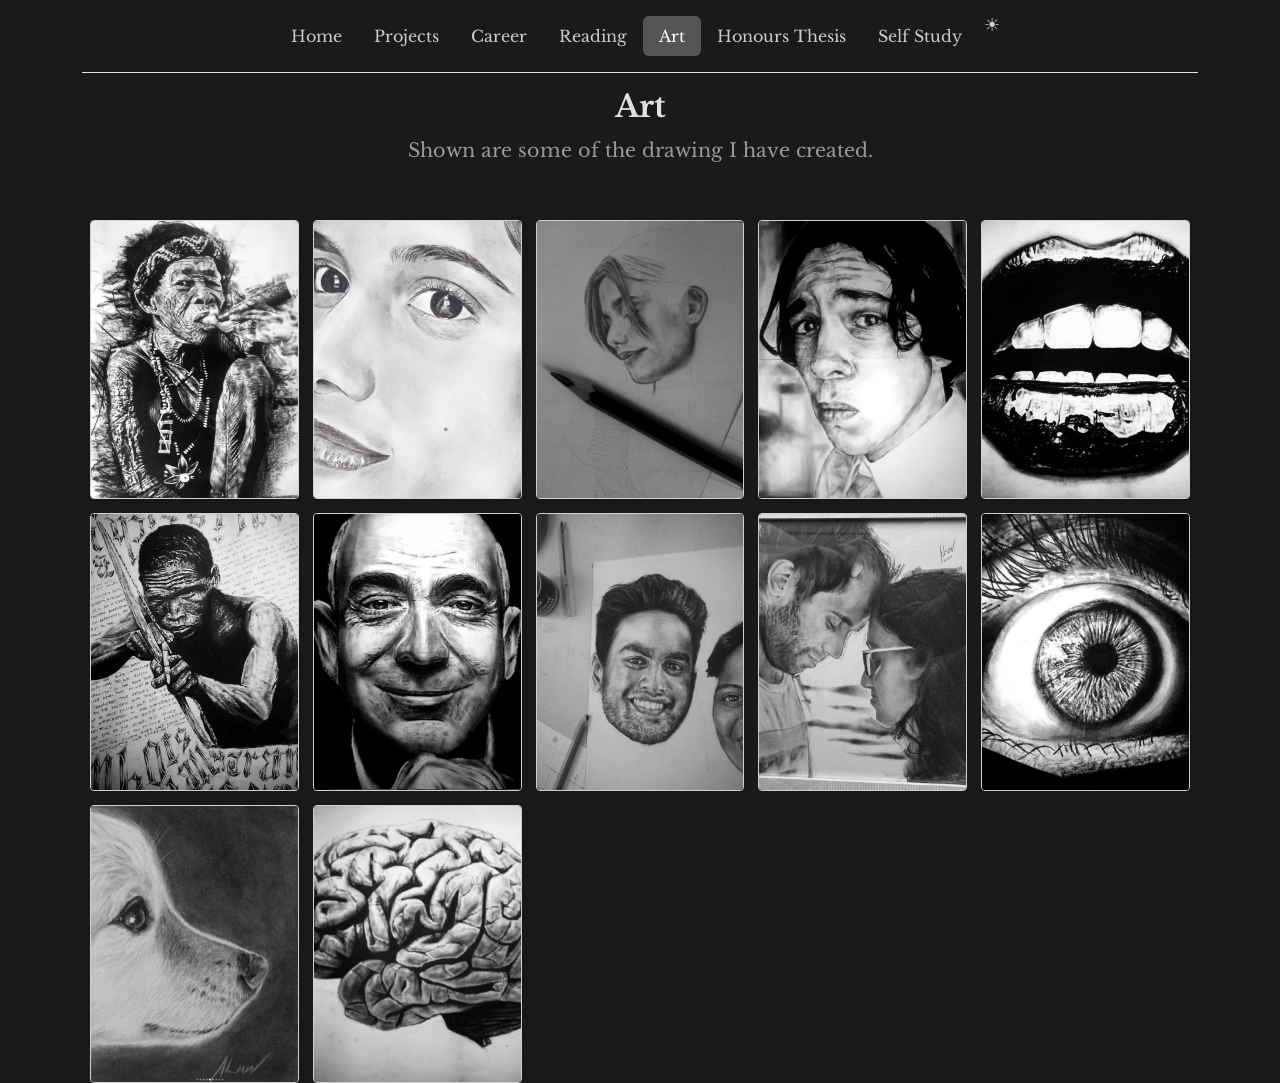
==== commit b69e1256: "wip" ====
--- a/art.html
+++ b/art.html
@@ -69,7 +69,7 @@
         <div><img class="shadow" src="./assets/art-images/Jasveer.png" alt="Jasveer drawing" /></div>
         <div><img class="shadow" src="./assets/art-images/GettingMarried.png" alt="Getting married drawing" /></div>
         <div><img class="shadow" src="./assets/art-images/eye.png" alt="Eye drawing" /></div>
-        <div><img class="shadow" src="./assets/art-images/dog.png" alt="Dog drawing" /></div>
+        <div><img class="shadow" src="./assets/art-images/Dog.png" alt="Dog drawing" /></div>
         <div><img class="shadow" src="./assets/art-images/Brain.png" alt="Brain drawing" /></div>
       </div>
     </section>
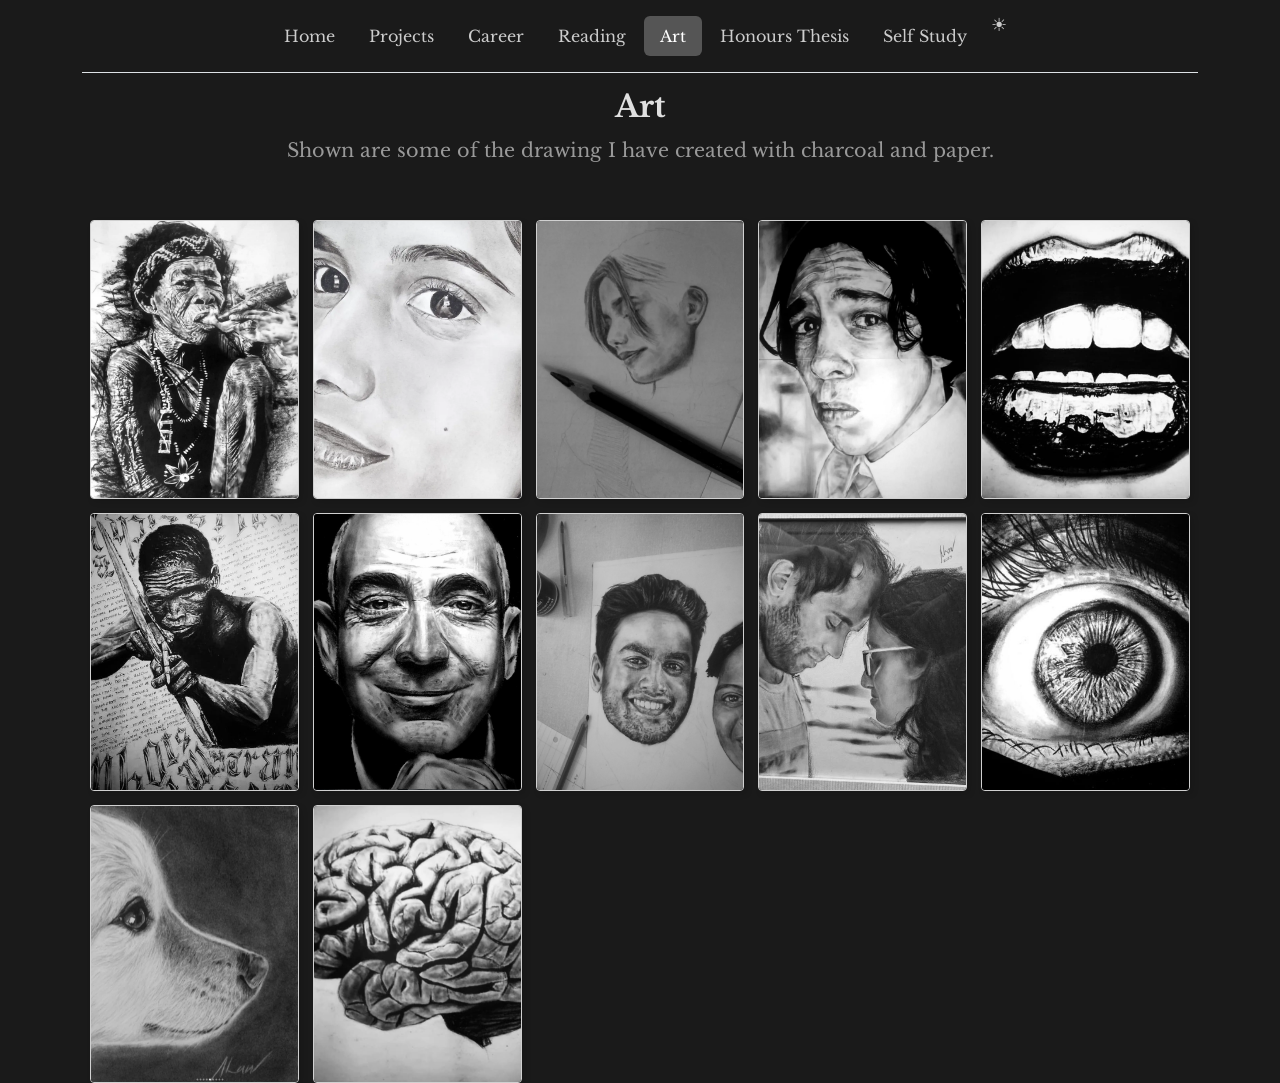
==== commit ddebae7f: "wip" ====
--- a/art.html
+++ b/art.html
@@ -2,6 +2,7 @@
 <html lang="en">
   <head>
     <meta charset="UTF-8" />
+    <meta name="viewport" content="width=device-width, initial-scale=1.0" />
     <title>Shaw Campbell</title>
     <link
       href="https://cdn.jsdelivr.net/npm/bootstrap@5.3.8/dist/css/bootstrap.min.css"
@@ -56,7 +57,7 @@
 
     <section>
       <h1 class="name">Art</h1>
-      <h1 class="description">Shown are some of the drawing I have created.</h1>
+      <h1 class="description">Shown are some of the drawing I have created with charcoal and paper.</h1>
 
       <div class="art-container">
         <div><img class="shadow" src="./assets/art-images/Xoisan.png" alt="Xoisan drawing" /></div>
--- a/CSS/styles.css
+++ b/CSS/styles.css
@@ -211,6 +211,14 @@
     border-width: 20px;
 }
 
+.joke-text {
+    text-align: center;
+    font-size: 7rem;
+    margin: -30px 0 0;
+    color: var(--text, #262627);
+    font-style: normal;
+}
+
 p {
     font-size: 1.02rem;
     color: var(--text-light);
@@ -218,77 +226,152 @@
     font-style: italic;
 }
 
-@media (max-width: 1000px) {
+img {
+    max-width: 100%;
+    height: auto;
+}
+
+@media (max-width: 768px) {
+    .nav-pills .nav-link {
+        font-size: 0.8rem;
+        padding: 0.35rem 0.55rem;
+    }
+
     .nav-pills .nav-link.active, .nav-pills .show>.nav-link {
-        color: var(--bs-nav-pills-link-active-color);
-        background-color: var(--nav-active-bg);
+        font-size: 0.8rem;
+        padding: 0.35rem 0.55rem;
+    }
+
+    .image-of-me {
+        width: 140px;
+        height: 140px;
+    }
+
+    .name {
+        font-size: 1.4rem;
+        padding-top: 0.6rem;
+        margin-bottom: 0.5rem;
+    }
+
+    .description {
+        font-size: 0.9rem;
+    }
+
+    button {
+        font-size: 0.82rem;
+        padding: 6px 12px;
+    }
+
+    button > * {
+        height: 18px;
+    }
+
+    .container-links {
+        gap: 8px;
+    }
+
+    .nav-tiles {
+        gap: 8px;
+        margin: 24px auto 20px;
+    }
+
+    .nav-tile {
+        width: 90px;
+        height: 90px;
+        border-radius: 12px;
+        font-size: 0.65rem;
+    }
+
+    .nav-tile::after {
+        border-radius: 12px;
+    }
+
+    .container-home-art {
+        gap: 8px;
+        padding-bottom: 30px;
+    }
+
+    .home-img > * {
+        width: 300px;
+    }
+
+    p {
+        font-size: 0.9rem;
+        line-height: 1.6;
+    }
+
+    .joke-text {
+        font-size: 3.5rem;
+        margin: -15px 0 0;
+    }
+}
+
+@media (max-width: 480px) {
+    .nav-pills .nav-link {
+        font-size: 0.72rem;
+        padding: 0.25rem 0.4rem;
+    }
+
+    .nav-pills .nav-link.active, .nav-pills .show>.nav-link {
+        font-size: 0.72rem;
+        padding: 0.25rem 0.4rem;
+    }
+
+    .image-of-me {
+        width: 110px;
+        height: 110px;
+    }
+
+    .name {
+        font-size: 1.2rem;
+    }
+
+    .description {
+        font-size: 0.78rem;
+    }
+
+    button {
+        font-size: 0.72rem;
+        padding: 5px 10px;
+    }
+
+    button > * {
+        height: 14px;
+    }
+
+    .container-links {
+        gap: 5px;
+    }
+
+    .nav-tile {
+        width: 70px;
+        height: 70px;
+        border-radius: 10px;
+        font-size: 0.58rem;
+    }
+
+    .nav-tile::after {
+        border-radius: 10px;
+    }
+
+    .home-img > * {
+        width: 100%;
+    }
+
+    p {
+        font-size: 0.8rem;
+    }
+
+    .joke-text {
         font-size: 2.5rem;
-    }
-
-    .nav-link{
-        color: var(--nav-link);
-        font-size: 2.5rem;
-    }
-
-    .container {
-        border-bottom-color: var(--text);
-        border-bottom-width: 50px;
-    }
-
-    .image-of-me{
-        width: 300px;
-        height: 300px;
-        object-fit: cover;
-        border-radius: 50%;
-        border: 1px solid var(--text);
-    }
-
-    .name {
-        font-family: "Libre Baskerville", serif;
-        padding-top: 1rem;
-        font-size: 5rem;
-        text-align: center;
-    }
-
-    .description {
-        text-align: center;
-        font-size: 4rem;
-        font-weight: 190;
-        color: var(--text-muted);
-    }
-
-    button {
-        background-color: var(--btn-bg);
-        color: var(--btn-text);
-        font-size: 50px;
-    }
-
-    button > * {
-        margin-right: 5px;
-        height: 50px;
-    }
-
-    .container-links {
-        display: flex;
-        justify-content: center;
-        gap: 20px;
-        flex-wrap: wrap;
-    }
-
-    .container-home-art {
-        display: flex;
-        justify-content: center;
-        gap: 20px;
-        padding-bottom: 50px;
-    }
-
-    .home-img > *{
-        width: 400px;
-        height: auto;
-        border-color: var(--text);
-        border-width: 20px;
-        border-radius: 50px !important;
-    }
+        margin: -10px 0 0;
+    }
+}
+
+header .nav {
+    flex-wrap: wrap;
+    justify-content: center !important;
+    gap: 2px;
 }
 
 .theme-toggle-nav {
--- a/CSS/art-style.css
+++ b/CSS/art-style.css
@@ -86,3 +86,33 @@
     border-color: #999;
     box-shadow: 0 12px 40px rgba(0, 0, 0, 0.6);
 }
+
+img {
+    max-width: 100%;
+    height: auto;
+}
+
+header .nav {
+    flex-wrap: wrap;
+    justify-content: center !important;
+    gap: 2px;
+}
+
+@media (max-width: 768px) {
+    .art-container > div:hover {
+        transform: scale(1.3);
+    }
+}
+
+@media (max-width: 480px) {
+    .art-container {
+        width: 96%;
+        padding-top: 24px;
+        grid-template-columns: repeat(auto-fill, minmax(140px, 1fr));
+        gap: 8px;
+    }
+
+    .art-container > div:hover {
+        transform: scale(1.15);
+    }
+}
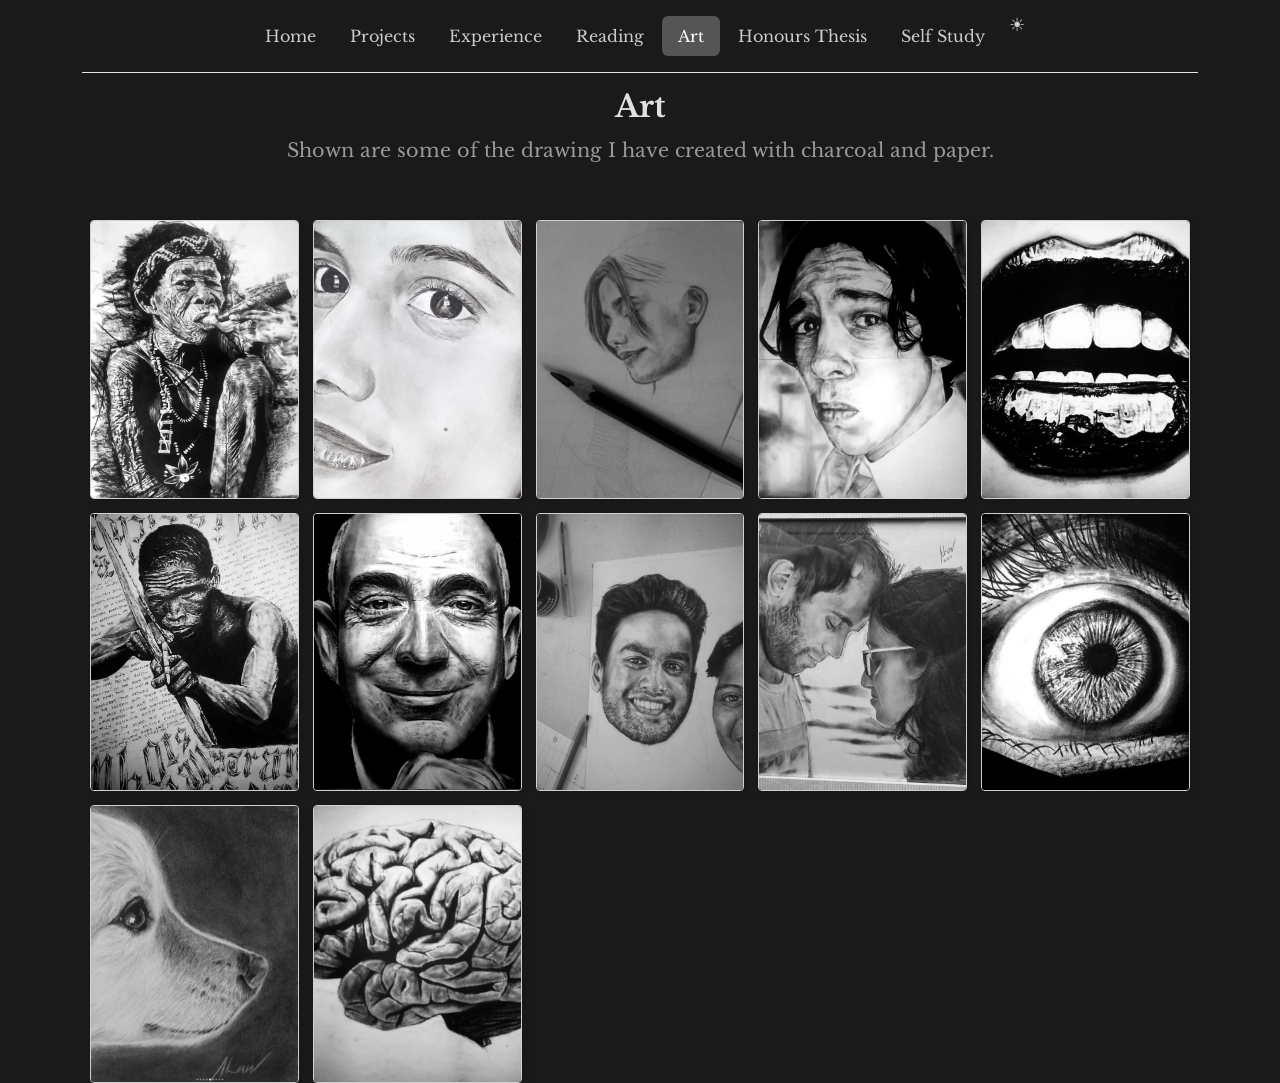
==== commit 1a645fd5: "wip" ====
--- a/art.html
+++ b/art.html
@@ -33,7 +33,7 @@
               <a href="./projects.html" class="nav-link">Projects</a>
             </li>
             <li class="nav-item">
-              <a href="./career.html" class="nav-link">Career</a>
+              <a href="./experience.html" class="nav-link">Experience</a>
             </li>
             <li class="nav-item">
               <a href="./reading.html" class="nav-link">Reading</a>
